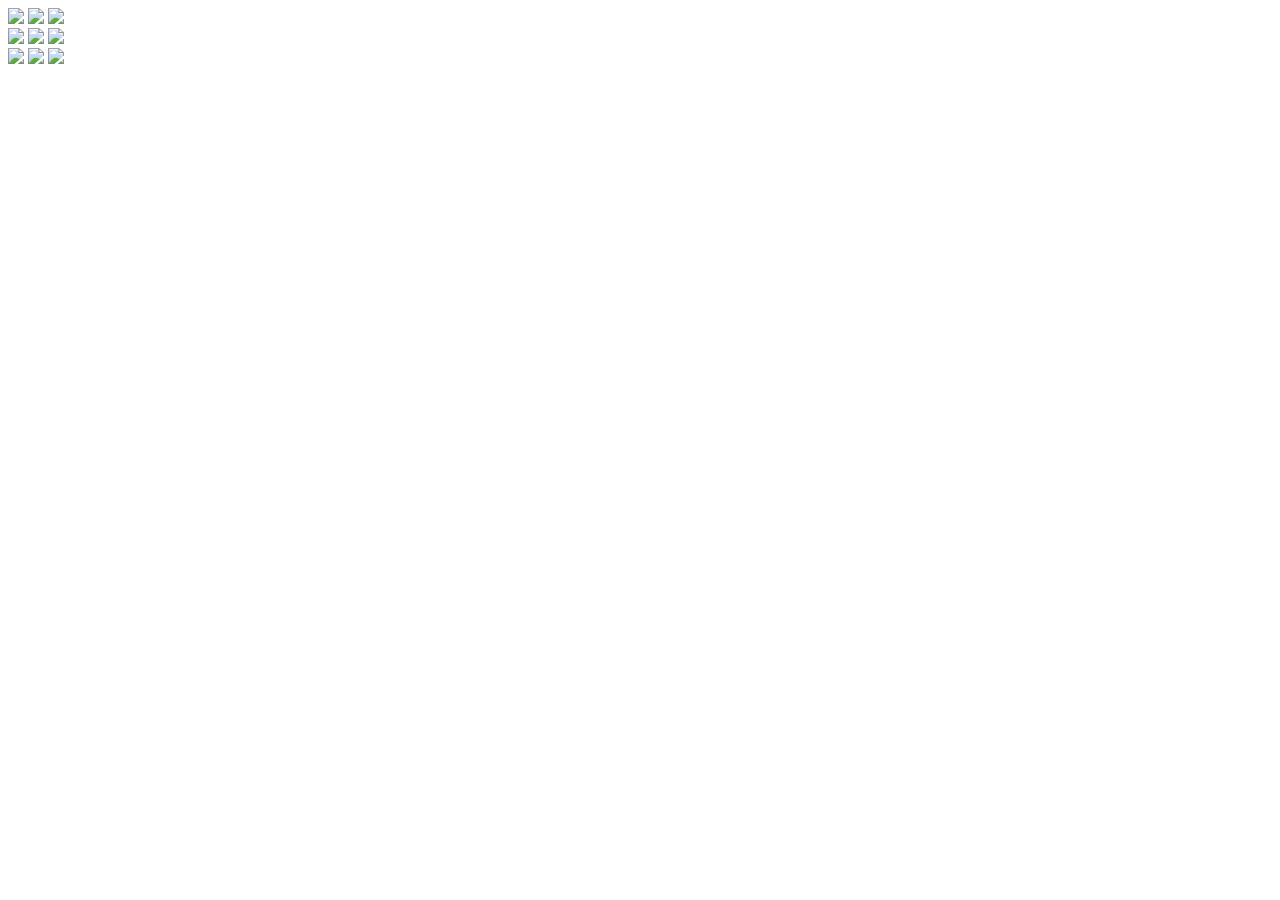
==== hidden_gemz.html @ 095d9bd9 "adds under construction to titles" ====
<!DOCTYPE html>
<html>

  <head>
    <meta charset="utf-8">
    <link rel="stylesheet" href="css/hidden_gemz.css">
    <script
  src="https://code.jquery.com/jquery-3.2.1.min.js"
  integrity="sha256-hwg4gsxgFZhOsEEamdOYGBf13FyQuiTwlAQgxVSNgt4="
  crossorigin="anonymous"></script>
    <script src="p5.js"></script>
    <script src="p5.dom.js"></script>
    <script type="text/javascript" src="js/hidden_gemz.js"></script>
    <title>under construction</title>

  </head>

  <body>

    <div class="row">
      <div class="column">
        <a href="https://wendellen.github.io/hidden_gemz/0001.html">
          <img src="../assets/gem0001.png"></a>
        <a href="https://wendellen.github.io/hidden_gemz/0006.html">
          <img src="../assets/gem0006.png"></a>
        <a href="https://wendellen.github.io/hidden_gemz/0011.html">
          <img src="../assets/gem0011.png"></a>
      </div>
      <div class="column">
        <a href="https://wendellen.github.io/hidden_gemz/0002.html">
          <img src="../assets/gem0002.png"></a>
        <a href="https://wendellen.github.io/hidden_gemz/0007.html">
          <img src="../assets/gem0007.png"></a>
        <a href="https://wendellen.github.io/hidden_gemz/0016.html">
          <img src="../assets/gem0016.png"></a>
      </div>
      <div class="column">
        <a href="https://wendellen.github.io/hidden_gemz/0004.html">
          <img src="../assets/gem0004.png"></a>
        <a href="https://wendellen.github.io/hidden_gemz/0010.html">
          <img src="../assets/gem0010.png"></a>
        <a href="https://wendellen.github.io/hidden_gemz/0019.html">
          <img src="../assets/gem0019.png"></a>
      </div>
    </div>

  </body>
</html>
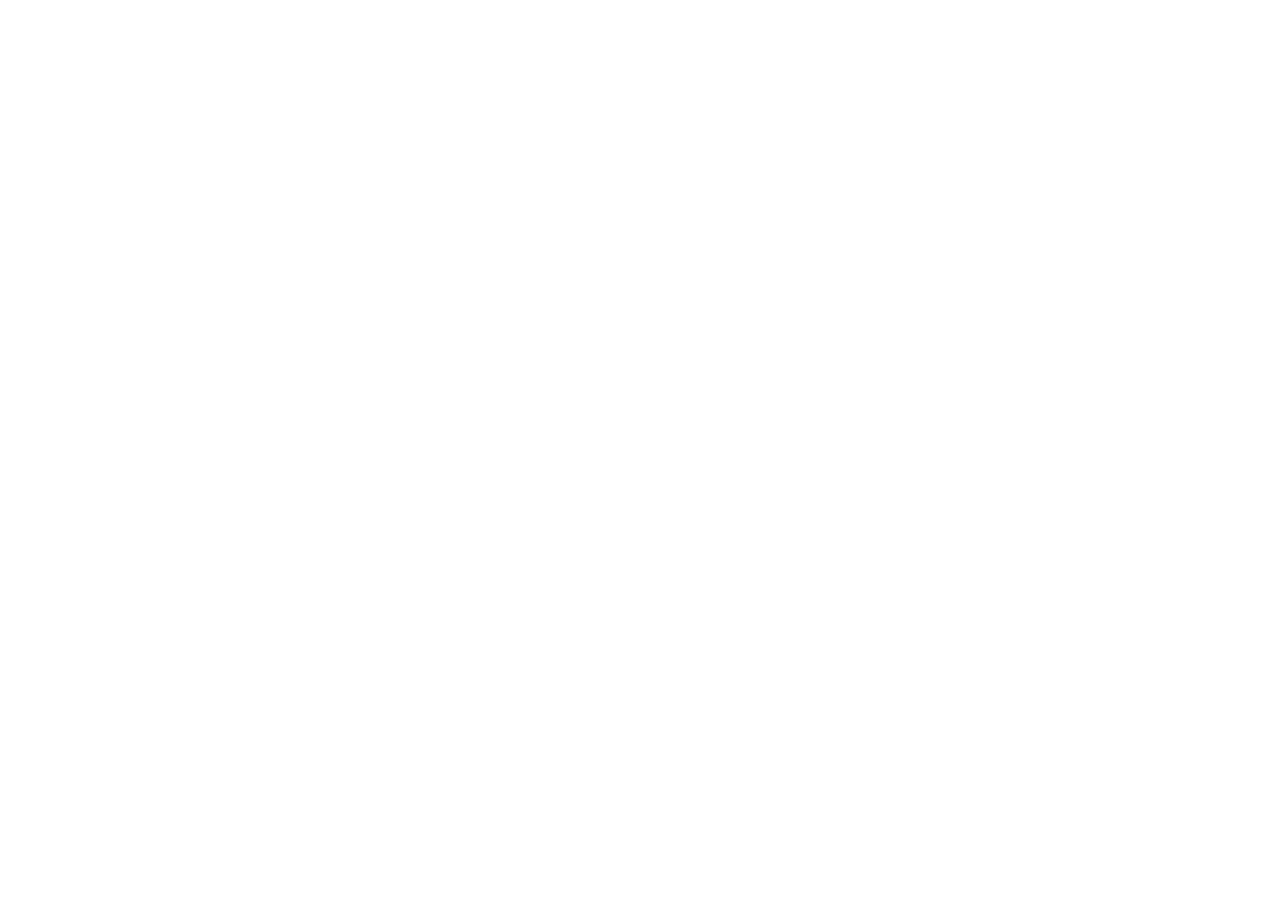
==== commit a520eeb3: "adds beat_ripple.html and CNAME" ====
--- a/hidden_gemz.html
+++ b/hidden_gemz.html
@@ -17,32 +17,32 @@
 
   <body>
 
-    <div class="row">
+    <!-- <div class="row">
       <div class="column">
         <a href="https://wendellen.github.io/hidden_gemz/0001.html">
-          <img src="../assets/gem0001.png"></a>
+          <img src="../assets/gem0001.jpg"></a>
         <a href="https://wendellen.github.io/hidden_gemz/0006.html">
-          <img src="../assets/gem0006.png"></a>
+          <img src="../assets/gem0006.jpg"></a>
         <a href="https://wendellen.github.io/hidden_gemz/0011.html">
-          <img src="../assets/gem0011.png"></a>
+          <img src="../assets/gem0011.jpg"></a>
       </div>
       <div class="column">
         <a href="https://wendellen.github.io/hidden_gemz/0002.html">
-          <img src="../assets/gem0002.png"></a>
+          <img src="../assets/gem0002.jpg"></a>
         <a href="https://wendellen.github.io/hidden_gemz/0007.html">
-          <img src="../assets/gem0007.png"></a>
+          <img src="../assets/gem0007.jpg"></a>
         <a href="https://wendellen.github.io/hidden_gemz/0016.html">
-          <img src="../assets/gem0016.png"></a>
+          <img src="../assets/gem0016.jpg"></a>
       </div>
       <div class="column">
         <a href="https://wendellen.github.io/hidden_gemz/0004.html">
-          <img src="../assets/gem0004.png"></a>
+          <img src="../assets/gem0004.jpg"></a>
         <a href="https://wendellen.github.io/hidden_gemz/0010.html">
-          <img src="../assets/gem0010.png"></a>
+          <img src="../assets/gem0010.jpg"></a>
         <a href="https://wendellen.github.io/hidden_gemz/0019.html">
-          <img src="../assets/gem0019.png"></a>
+          <img src="../assets/gem0019.jpg"></a>
       </div>
-    </div>
+    </div> -->
 
   </body>
 </html>
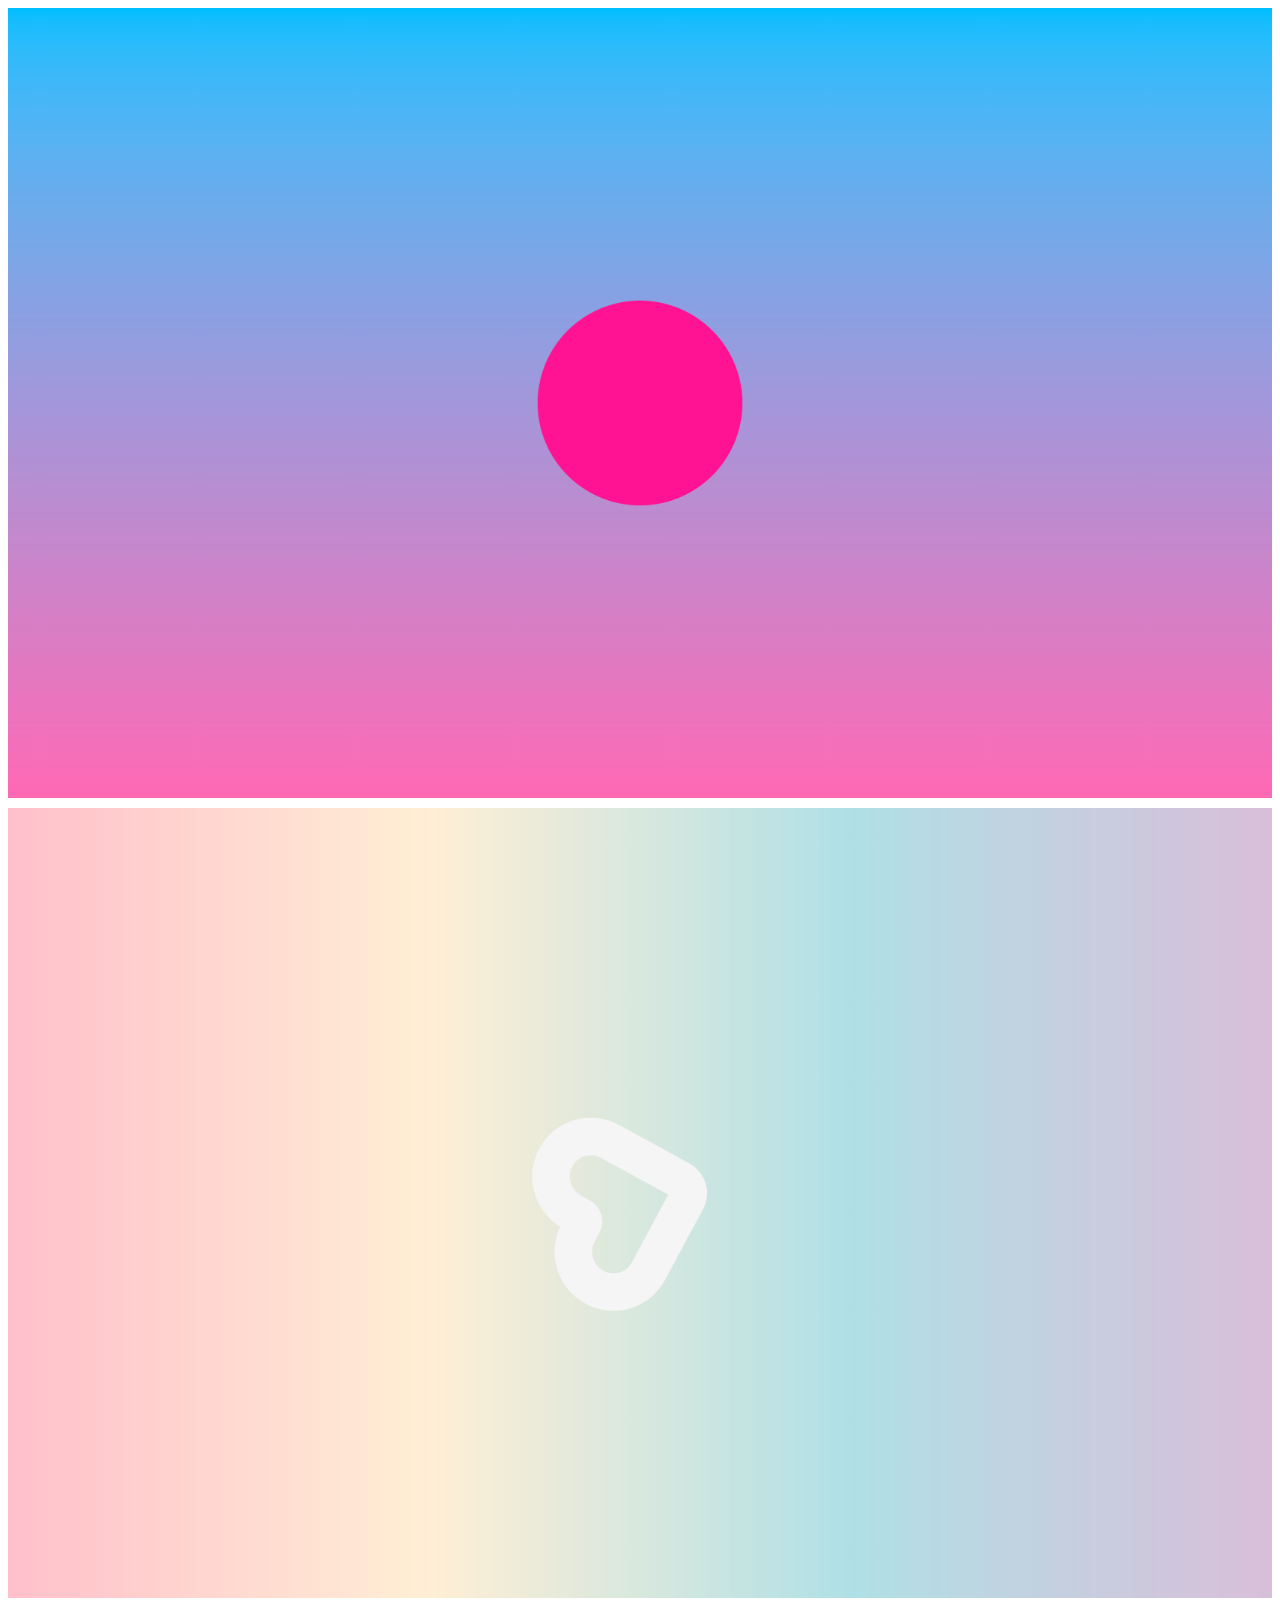
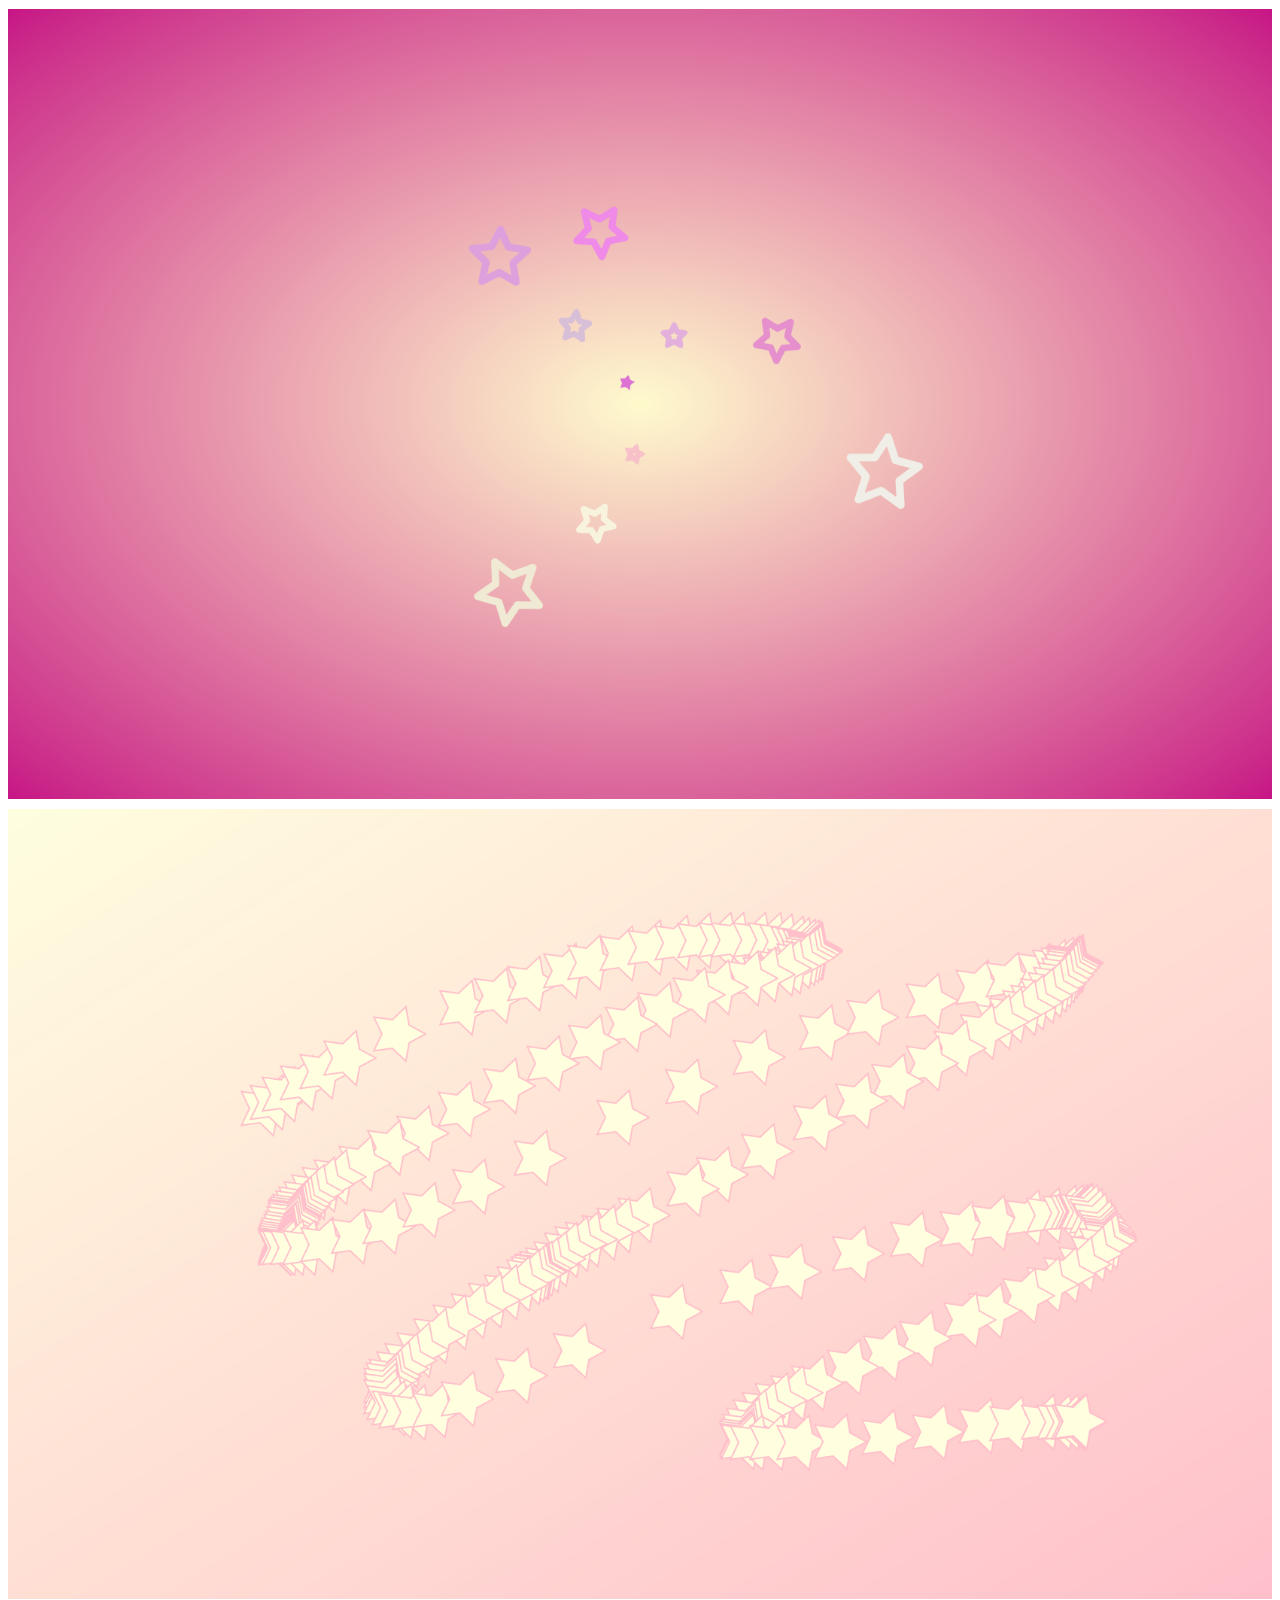
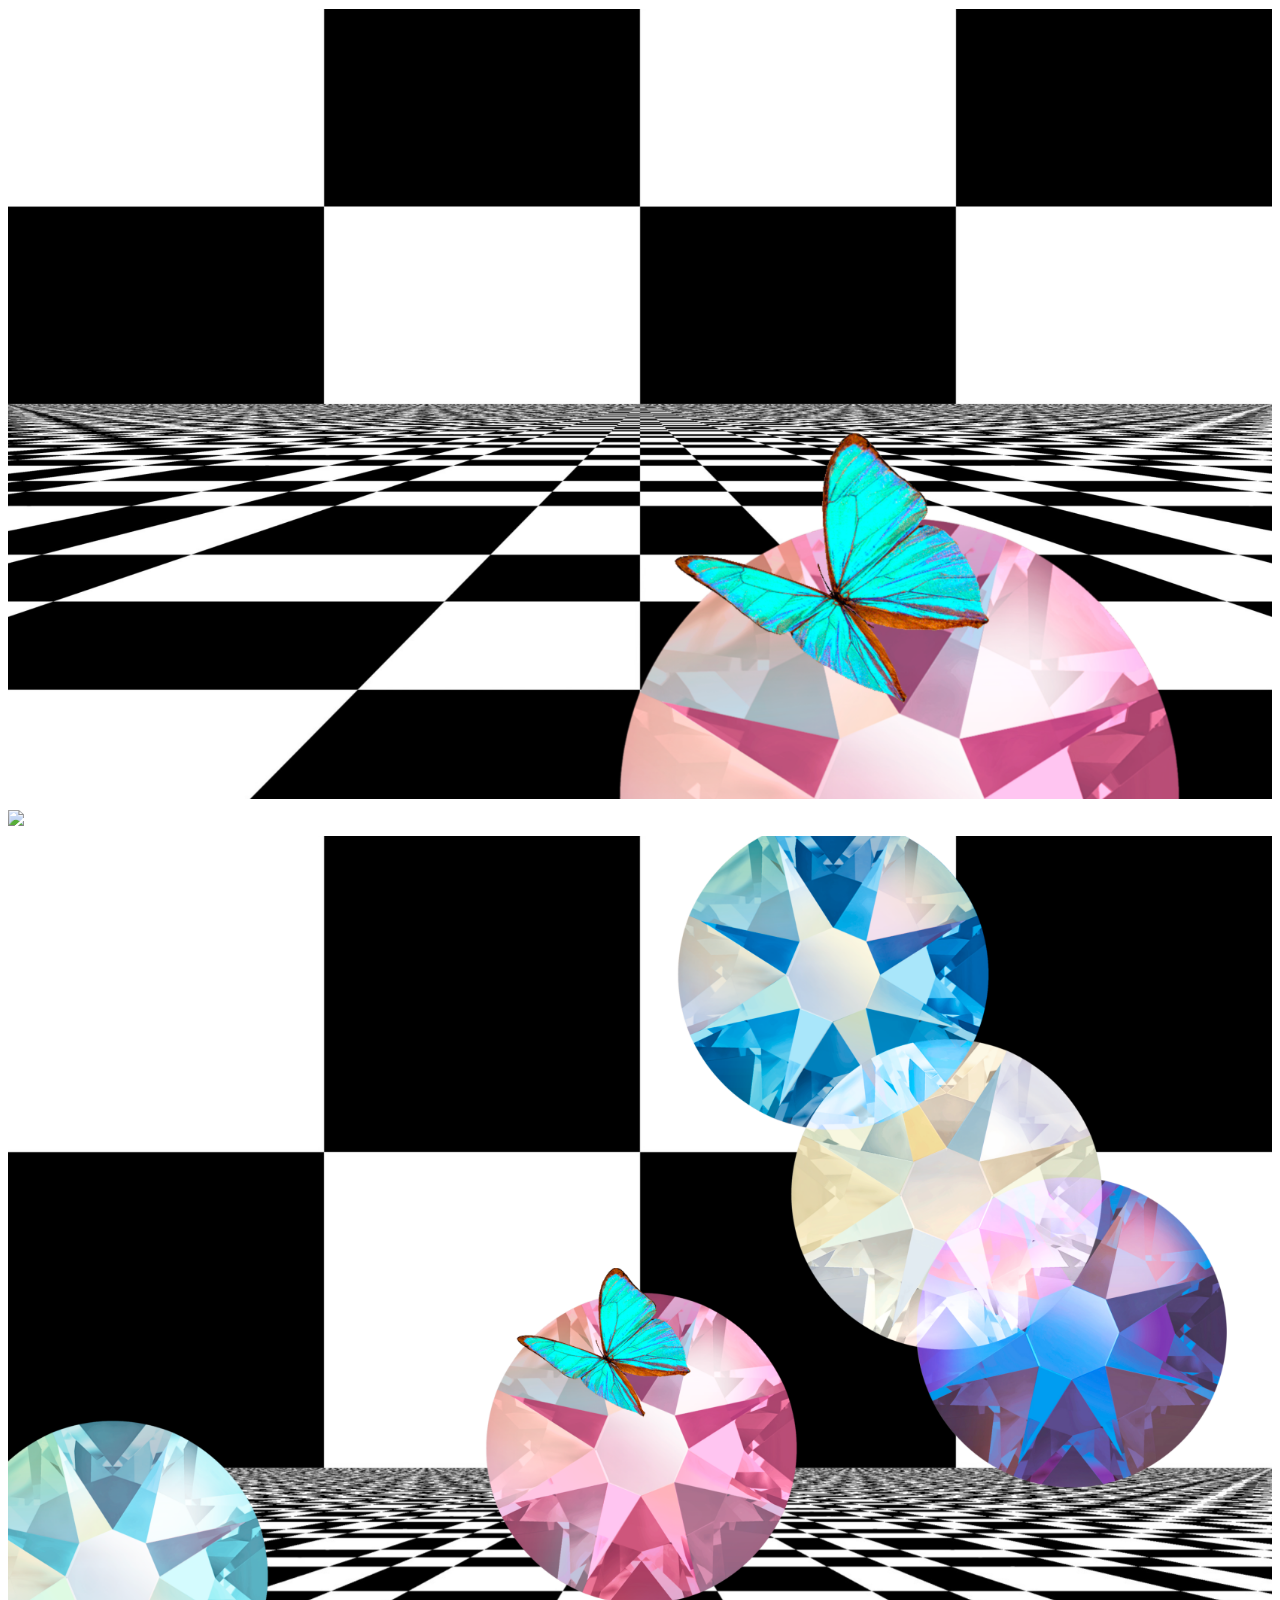
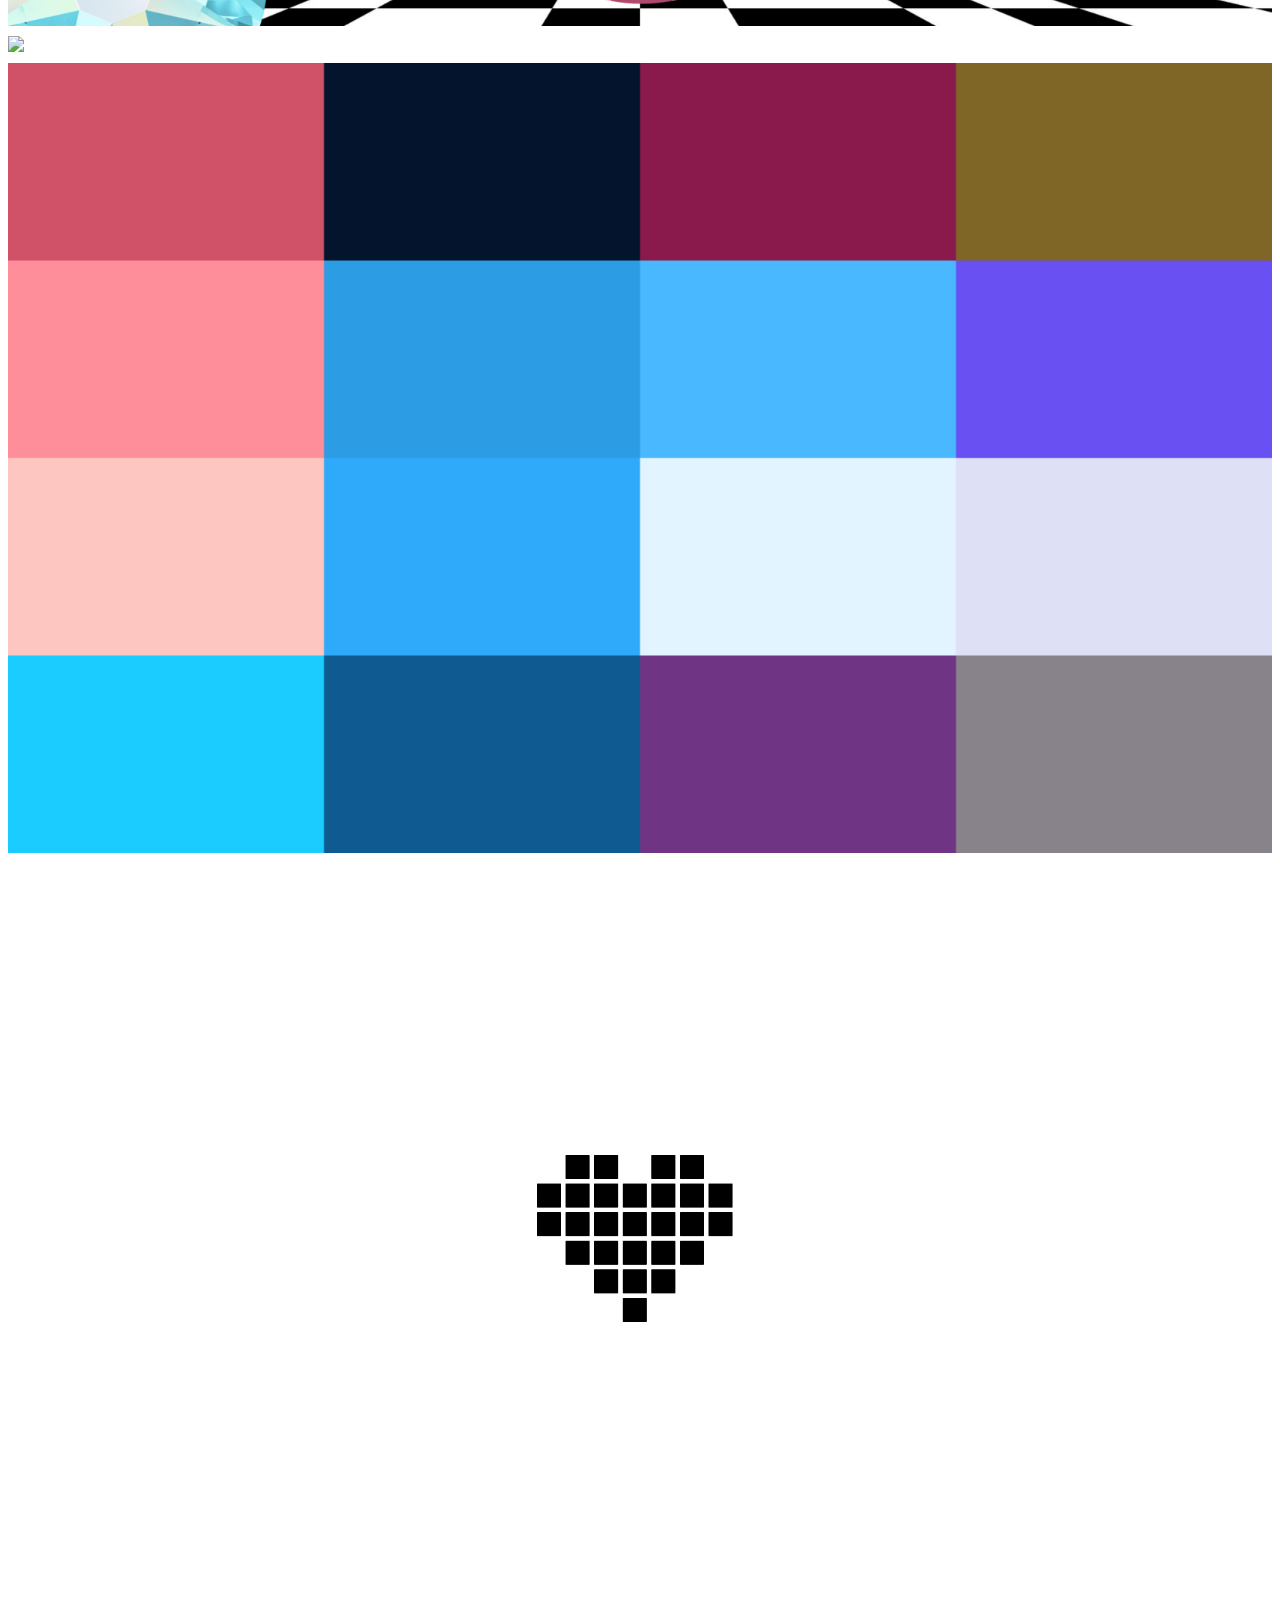
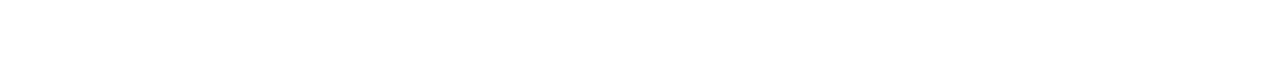
==== commit 68a551fb: "fixes hidden_gemz page, changes from grid to single column" ====
--- a/hidden_gemz.html
+++ b/hidden_gemz.html
@@ -11,38 +11,30 @@
     <script src="p5.js"></script>
     <script src="p5.dom.js"></script>
     <script type="text/javascript" src="js/hidden_gemz.js"></script>
-    <title>under construction</title>
+    <title>hidden_gemz</title>
 
   </head>
 
   <body>
-
-    <!-- <div class="row">
-      <div class="column">
         <a href="https://wendellen.github.io/hidden_gemz/0001.html">
-          <img src="../assets/gem0001.jpg"></a>
+          <img src="assets/gem0001.png"></a>
+        <a href="https://wendellen.github.io/hidden_gemz/0002.html">
+          <img src="assets/gem0002.png"></a>
+        <a href="https://wendellen.github.io/hidden_gemz/0004.html">
+          <img src="assets/gem0004.png"></a>
+        <a href="https://wendellen.github.io/hidden_gemz/0005.html">
+          <img src="assets/gem0005.png"></a>
         <a href="https://wendellen.github.io/hidden_gemz/0006.html">
-          <img src="../assets/gem0006.jpg"></a>
-        <a href="https://wendellen.github.io/hidden_gemz/0011.html">
-          <img src="../assets/gem0011.jpg"></a>
-      </div>
-      <div class="column">
-        <a href="https://wendellen.github.io/hidden_gemz/0002.html">
-          <img src="../assets/gem0002.jpg"></a>
+          <img src="assets/gem0006.png"></a>
         <a href="https://wendellen.github.io/hidden_gemz/0007.html">
-          <img src="../assets/gem0007.jpg"></a>
-        <a href="https://wendellen.github.io/hidden_gemz/0016.html">
-          <img src="../assets/gem0016.jpg"></a>
-      </div>
-      <div class="column">
-        <a href="https://wendellen.github.io/hidden_gemz/0004.html">
-          <img src="../assets/gem0004.jpg"></a>
+            <img src="assets/gem0007.png"></a>
         <a href="https://wendellen.github.io/hidden_gemz/0010.html">
-          <img src="../assets/gem0010.jpg"></a>
-        <a href="https://wendellen.github.io/hidden_gemz/0019.html">
-          <img src="../assets/gem0019.jpg"></a>
-      </div>
-    </div> -->
-
+          <img src="assets/gem0010.png"></a>
+        <a href="https://wendellen.github.io/hidden_gemz/0017.html">
+          <img src="assets/gem0017.png"></a>
+        <a href="https://wendellen.github.io/hidden_gemz/0020.html">
+            <img src="assets/gem0020.png"></a>
+        <a href="https://wendellen.github.io/hidden_gemz/0021.html">
+            <img src="assets/gem0021.png"></a>
   </body>
 </html>
--- a/css/hidden_gemz.css
+++ b/css/hidden_gemz.css
@@ -0,0 +1,17 @@
+html {
+  height: 100%;
+  bottom: 0;
+}
+
+body {
+  background-size: cover;
+  background-attachment: fixed;
+  user-select: none;
+  overflow: visible;
+}
+
+img {
+  max-width: 100%;
+  height: auto;
+  padding-bottom: 0.5%;
+}
